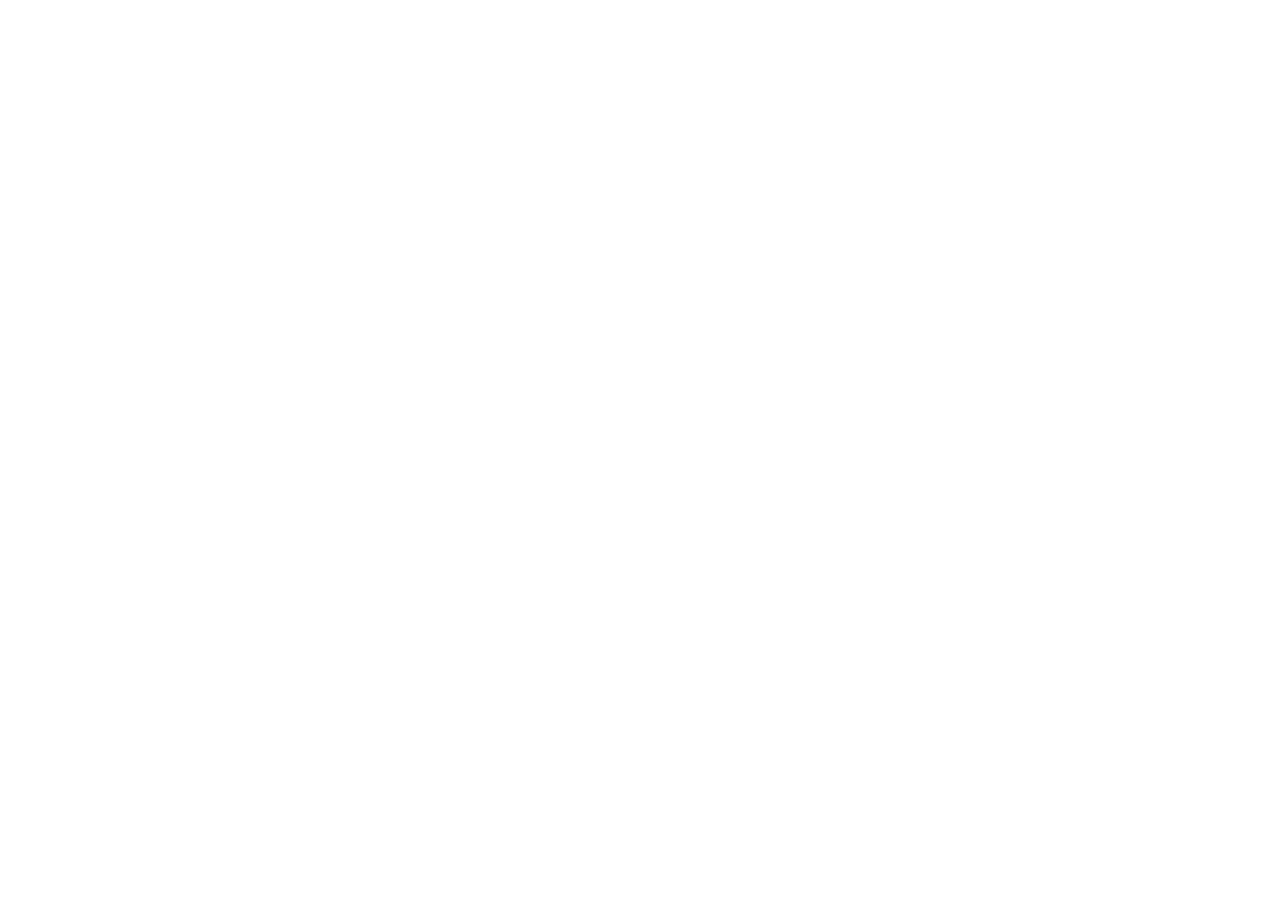
==== calculator/index.html @ 70741952 "init: start project" ====
<!DOCTYPE html>
<html lang="en">

<head>
  <meta charset="UTF-8">
  <meta name="viewport" content="width=device-width, initial-scale=1.0">
  <meta http-equiv="X-UA-Compatible" content="ie=edge">
  <title>Calculator</title>
  <link href="styles.css" rel="stylesheet">
  <script src="script.js" defer></script>
</head>

<body>

</body>

</html>
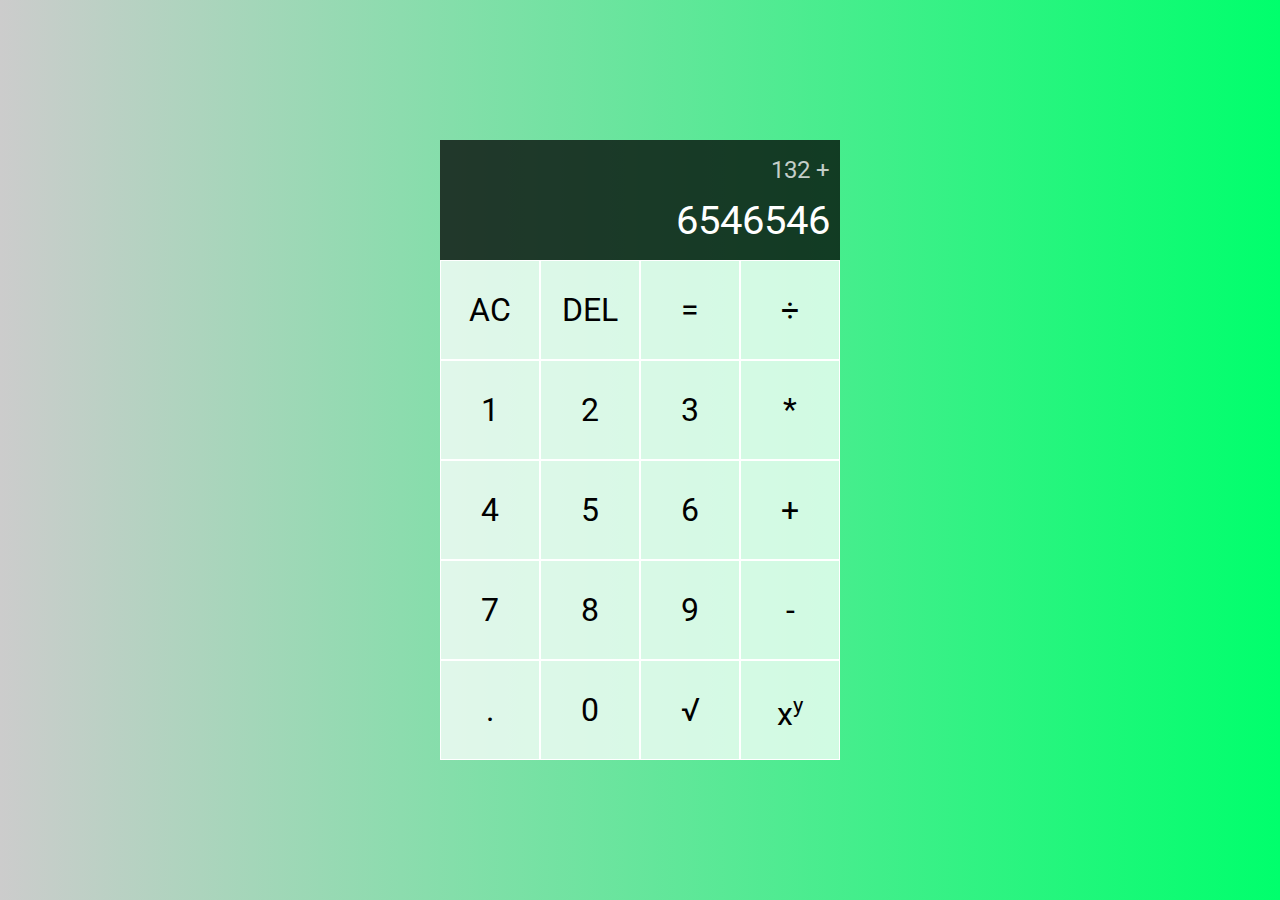
==== commit 370caf8a: "fead: add html and css code" ====
--- a/calculator/index.html
+++ b/calculator/index.html
@@ -11,7 +11,32 @@
 </head>
 
 <body>
-
+  <div class="calculator-grid">
+    <div class="output">
+      <div data-previous-operand class="previous-operand">132 +</div>
+      <div data-current-operand class="current-operand">6546546</div>
+    </div>
+    <button data-all-clear>AC</button>
+    <button data-delete>DEL</button>
+    <button data-equals>=</button>
+    <button data-operation>÷</button>
+    <button data-number>1</button>
+    <button data-number>2</button>
+    <button data-number>3</button>
+    <button data-operation>*</button>
+    <button data-number>4</button>
+    <button data-number>5</button>
+    <button data-number>6</button>
+    <button data-operation>+</button>
+    <button data-number>7</button>
+    <button data-number>8</button>
+    <button data-number>9</button>
+    <button data-operation>-</button>
+    <button data-number>.</button>
+    <button data-number>0</button>
+    <button data-operation>&#8730;</button>
+    <button data-operation>x<sup><small>y</small></sup></button>
+  </div>
 </body>
 
 </html>
--- a/calculator/styles.css
+++ b/calculator/styles.css
@@ -0,0 +1,56 @@
+@import url('https://fonts.googleapis.com/css2?family=Roboto:wght@300;400;500;700&display=swap');
+
+*, *::before, *::after {
+  box-sizing: border-box;
+  font-family: 'Roboto', sans-serif;
+  font-weight: 400;
+}
+
+body {
+  padding: 0;
+  margin: 0;
+  background: linear-gradient(to right, #CCCCCC, #00FF6C);
+}
+
+.calculator-grid {
+  display: grid;
+  justify-content: center;
+  align-content: center;
+  min-height: 100vh;
+  grid-template-columns: repeat(4, 100px);
+  grid-template-rows: minmax(120px, auto) repeat(5, 100px);
+}
+
+.calculator-grid > button {
+  cursor: pointer;
+  font-size: 2rem;
+  border: 1px solid #fff;
+  outline: none;
+  background-color: rgba(255, 255, 255, .75);
+}
+
+.calculator-grid > button:hover {
+  background-color: rgba(255, 255, 255, .9);
+}
+
+.output {
+  grid-column: 1 / -1;
+  background-color: rgba(0, 0, 0, .75);
+  display: flex;
+  flex-direction: column;
+  justify-content: space-around;
+  align-items: flex-end;
+  padding: 10px;
+  word-wrap: break-word;
+  word-break: break-all;
+}
+
+.output .previous-operand {
+  color: rgba(255, 255, 255, .75);
+  font-size: 1.5rem;
+}
+
+.output .current-operand {
+  color: #fff;
+  font-size: 2.5rem;
+}
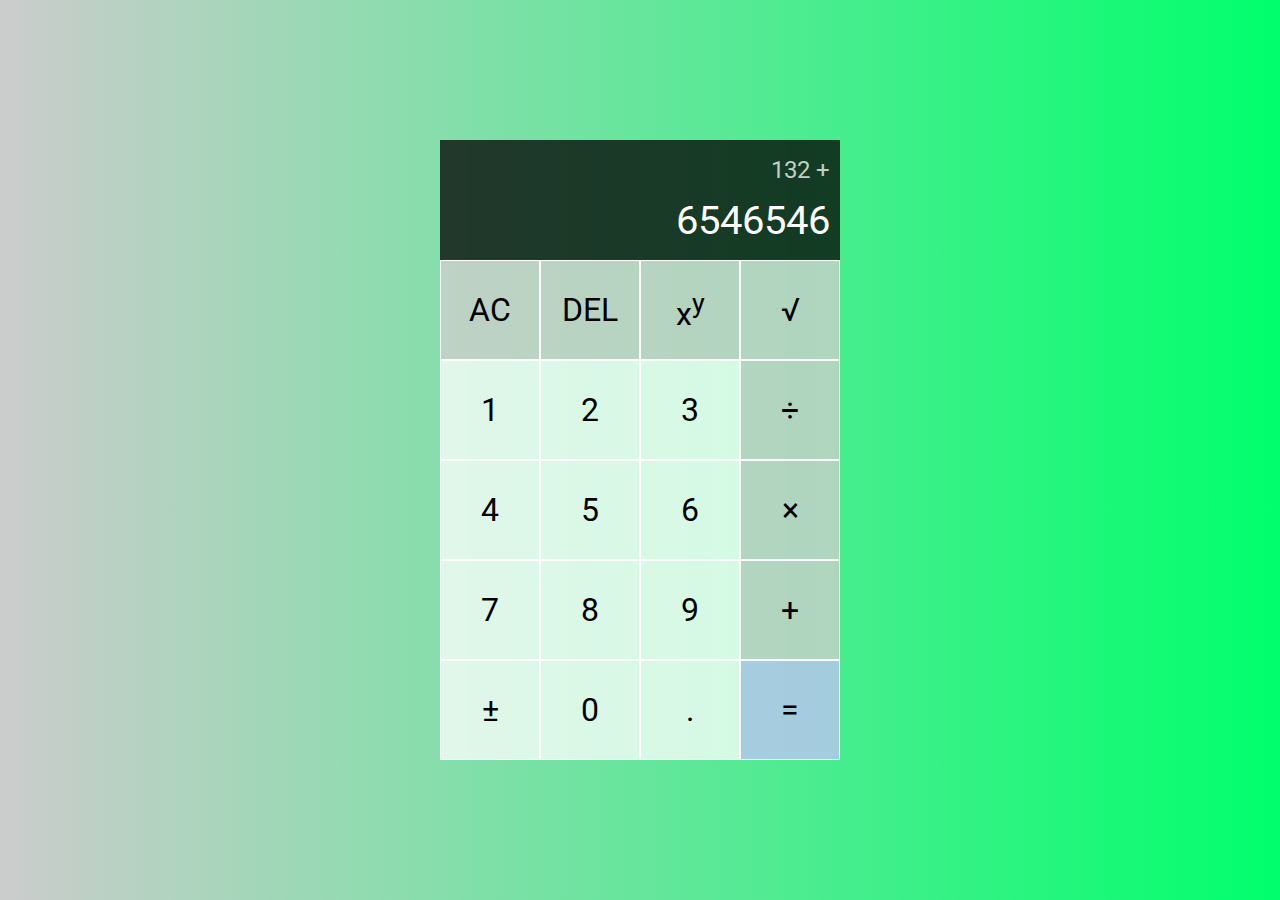
==== commit 5b49d3f9: "refactor: html and css" ====
--- a/calculator/index.html
+++ b/calculator/index.html
@@ -16,26 +16,32 @@
       <div data-previous-operand class="previous-operand">132 +</div>
       <div data-current-operand class="current-operand">6546546</div>
     </div>
-    <button data-all-clear>AC</button>
-    <button data-delete>DEL</button>
-    <button data-equals>=</button>
-    <button data-operation>÷</button>
+
+    <button data-all-clear class="grey">AC</button>
+    <button data-delete class="grey">DEL</button>
+    <button data-operation class="grey">x<sup>y</sup></button>
+    <button data-operation class="grey">&radic;</button>
+
     <button data-number>1</button>
     <button data-number>2</button>
     <button data-number>3</button>
-    <button data-operation>*</button>
+    <button data-operation class="grey">&divide;</button>
+
     <button data-number>4</button>
     <button data-number>5</button>
     <button data-number>6</button>
-    <button data-operation>+</button>
+    <button data-operation class="grey">&#215;</button>
+
+
     <button data-number>7</button>
     <button data-number>8</button>
     <button data-number>9</button>
-    <button data-operation>-</button>
+    <button data-operation class="grey">+</button>
+
+    <button data-number>&plusmn;</button>
+    <button data-number>0</button>
     <button data-number>.</button>
-    <button data-number>0</button>
-    <button data-operation>&#8730;</button>
-    <button data-operation>x<sup><small>y</small></sup></button>
+    <button data-equals class="blue">=</button>
   </div>
 </body>
 
--- a/calculator/styles.css
+++ b/calculator/styles.css
@@ -33,6 +33,26 @@
   background-color: rgba(255, 255, 255, .9);
 }
 
+.calculator-grid > button.grey {
+  background-color: rgba(209, 205, 205, 0.75);
+}
+
+.calculator-grid > button.grey:hover {
+  background-color: rgba(255, 255, 255, .9);
+}
+
+.calculator-grid > button.blue {
+  background-color: rgba(194, 193, 248, 0.75);
+}
+
+.calculator-grid > button.blue:hover {
+  background-color: rgba(255, 255, 255, .9);
+}
+
+.span-two {
+  grid-column: span 2;
+}
+
 .output {
   grid-column: 1 / -1;
   background-color: rgba(0, 0, 0, .75);
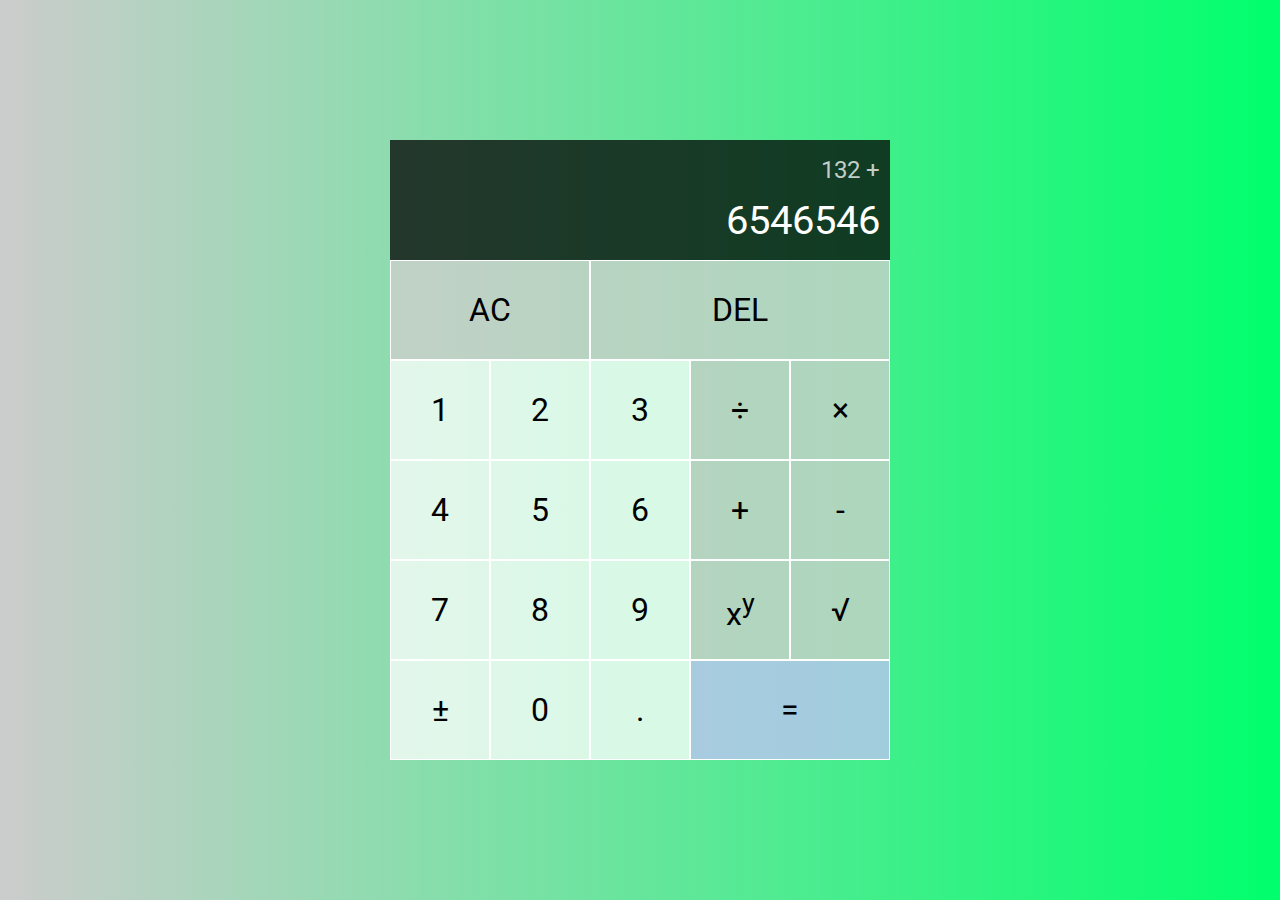
==== commit 8a635575: "refactor: html and css" ====
--- a/calculator/index.html
+++ b/calculator/index.html
@@ -17,31 +17,31 @@
       <div data-current-operand class="current-operand">6546546</div>
     </div>
 
-    <button data-all-clear class="grey">AC</button>
-    <button data-delete class="grey">DEL</button>
-    <button data-operation class="grey">x<sup>y</sup></button>
-    <button data-operation class="grey">&radic;</button>
+    <button data-all-clear class="grey span-two">AC</button>
+    <button data-delete class="grey span-three">DEL</button>
 
-    <button data-number>1</button>
-    <button data-number>2</button>
-    <button data-number>3</button>
-    <button data-operation class="grey">&divide;</button>
+    <button data-number data-value="1">1</button>
+    <button data-number data-value="2">2</button>
+    <button data-number data-value="3">3</button>
+    <button data-operation data-value="delete" class="grey">&divide;</button>
+    <button data-operation data-value="multiply" class="grey">&#215;</button>
 
-    <button data-number>4</button>
-    <button data-number>5</button>
-    <button data-number>6</button>
-    <button data-operation class="grey">&#215;</button>
+    <button data-number data-value="4">4</button>
+    <button data-number data-value="5">5</button>
+    <button data-number data-value="6">6</button>
+    <button data-operation data-value="plus" class="grey">+</button>
+    <button data-operation data-value="minus" class="grey">-</button>
 
+    <button data-number data-value="7">7</button>
+    <button data-number data-value="8">8</button>
+    <button data-number data-value="9">9</button>
+    <button data-operation data-value="pow" class="grey">x<sup>y</sup></button>
+    <button data-operation data-value="sqrt" class="grey">&radic;</button>
 
-    <button data-number>7</button>
-    <button data-number>8</button>
-    <button data-number>9</button>
-    <button data-operation class="grey">+</button>
-
-    <button data-number>&plusmn;</button>
-    <button data-number>0</button>
-    <button data-number>.</button>
-    <button data-equals class="blue">=</button>
+    <button data-number data-value="plus-minus">&plusmn;</button>
+    <button data-number data-value="0">0</button>
+    <button data-number data-value=".">.</button>
+    <button data-equals class="blue span-two">=</button>
   </div>
 </body>
 
--- a/calculator/styles.css
+++ b/calculator/styles.css
@@ -17,7 +17,7 @@
   justify-content: center;
   align-content: center;
   min-height: 100vh;
-  grid-template-columns: repeat(4, 100px);
+  grid-template-columns: repeat(5, 100px);
   grid-template-rows: minmax(120px, auto) repeat(5, 100px);
 }
 
@@ -53,6 +53,10 @@
   grid-column: span 2;
 }
 
+.span-three {
+  grid-column: span 3;
+}
+
 .output {
   grid-column: 1 / -1;
   background-color: rgba(0, 0, 0, .75);
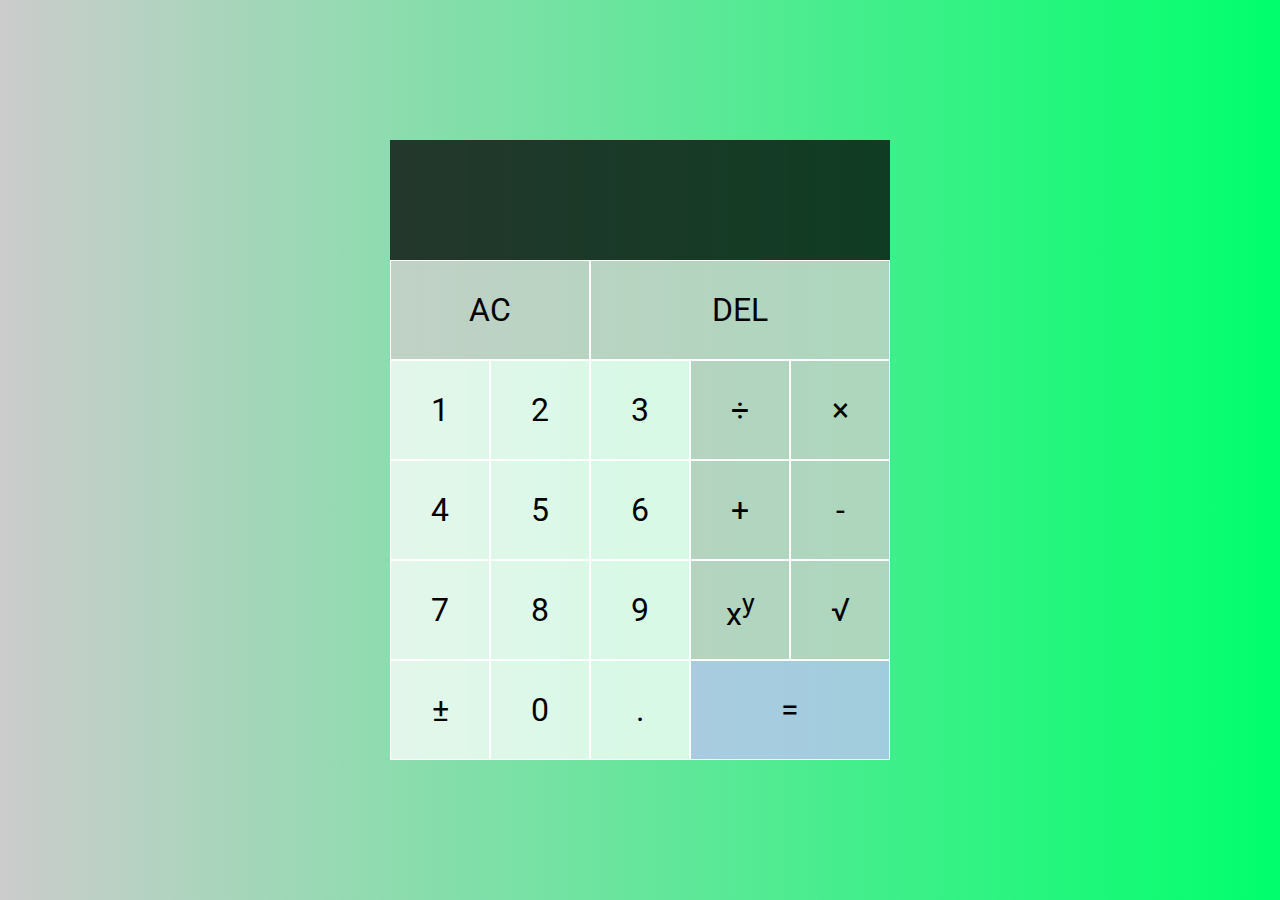
==== commit cde5a767: "refactor: html and css" ====
--- a/calculator/index.html
+++ b/calculator/index.html
@@ -13,8 +13,8 @@
 <body>
   <div class="calculator-grid">
     <div class="output">
-      <div data-previous-operand class="previous-operand">132 +</div>
-      <div data-current-operand class="current-operand">6546546</div>
+      <div data-previous-operand class="previous-operand"></div>
+      <div data-current-operand class="current-operand"></div>
     </div>
 
     <button data-all-clear class="grey span-two">AC</button>
@@ -23,22 +23,22 @@
     <button data-number data-value="1">1</button>
     <button data-number data-value="2">2</button>
     <button data-number data-value="3">3</button>
-    <button data-operation data-value="delete" class="grey">&divide;</button>
-    <button data-operation data-value="multiply" class="grey">&#215;</button>
+    <button data-operation data-value="÷" class="grey">÷</button>
+    <button data-operation data-value="*" class="grey">&#215;</button>
 
     <button data-number data-value="4">4</button>
     <button data-number data-value="5">5</button>
     <button data-number data-value="6">6</button>
-    <button data-operation data-value="plus" class="grey">+</button>
-    <button data-operation data-value="minus" class="grey">-</button>
+    <button data-operation data-value="+" class="grey">+</button>
+    <button data-operation data-value="-" class="grey">-</button>
 
     <button data-number data-value="7">7</button>
     <button data-number data-value="8">8</button>
     <button data-number data-value="9">9</button>
-    <button data-operation data-value="pow" class="grey">x<sup>y</sup></button>
-    <button data-operation data-value="sqrt" class="grey">&radic;</button>
+    <button data-operation data-value="^" class="grey">x<sup>y</sup></button>
+    <button data-operation data-value="√" class="grey">√</button>
 
-    <button data-number data-value="plus-minus">&plusmn;</button>
+    <button data-sign>&plusmn;</button>
     <button data-number data-value="0">0</button>
     <button data-number data-value=".">.</button>
     <button data-equals class="blue span-two">=</button>
--- a/calculator/styles.css
+++ b/calculator/styles.css
@@ -72,9 +72,11 @@
 .output .previous-operand {
   color: rgba(255, 255, 255, .75);
   font-size: 1.5rem;
+  height: 20px;
 }
 
 .output .current-operand {
   color: #fff;
   font-size: 2.5rem;
+  height: 40px;
 }
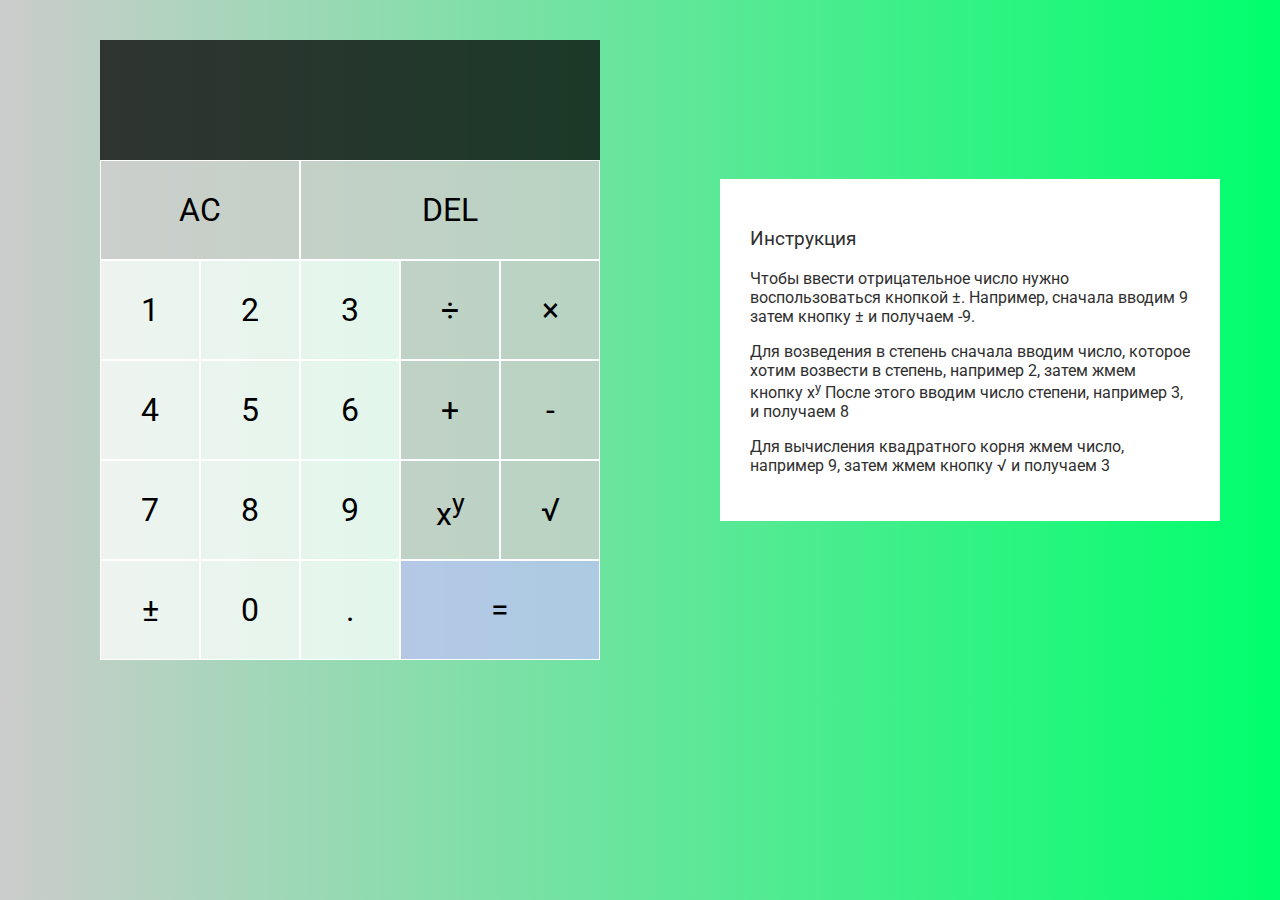
==== commit e93b5399: "feat: add instruction how use calculator" ====
--- a/calculator/index.html
+++ b/calculator/index.html
@@ -11,38 +11,51 @@
 </head>
 
 <body>
-  <div class="calculator-grid">
-    <div class="output">
-      <div data-previous-operand class="previous-operand"></div>
-      <div data-current-operand class="current-operand"></div>
+  <div class="wrapper">
+    <div class="calculator">
+      <div class="calculator-grid">
+        <div class="output">
+          <div data-previous-operand class="previous-operand"></div>
+          <div data-current-operand class="current-operand"></div>
+        </div>
+
+        <button data-all-clear class="grey span-two">AC</button>
+        <button data-delete class="grey span-three">DEL</button>
+
+        <button data-number data-value="1">1</button>
+        <button data-number data-value="2">2</button>
+        <button data-number data-value="3">3</button>
+        <button data-operation data-value="÷" class="grey">÷</button>
+        <button data-operation data-value="*" class="grey">&#215;</button>
+
+        <button data-number data-value="4">4</button>
+        <button data-number data-value="5">5</button>
+        <button data-number data-value="6">6</button>
+        <button data-operation data-value="+" class="grey">+</button>
+        <button data-operation data-value="-" class="grey">-</button>
+
+        <button data-number data-value="7">7</button>
+        <button data-number data-value="8">8</button>
+        <button data-number data-value="9">9</button>
+        <button data-operation data-value="^" class="grey">x<sup>y</sup></button>
+        <button data-operation data-value="√" class="grey">√</button>
+
+        <button data-sign>&plusmn;</button>
+        <button data-number data-value="0">0</button>
+        <button data-number data-value=".">.</button>
+        <button data-equals class="blue span-two">=</button>
+      </div>
     </div>
+    <div class="hint">
+      <h3>Инструкция</h3>
+      <p>Чтобы ввести отрицательное число нужно воспользоваться кнопкой &plusmn;. Например, сначала вводим 9 затем
+        кнопку &plusmn; и получаем -9.</p>
+      <p>Для возведения в степень сначала вводим число, которое хотим возвести в степень, например 2, затем жмем кнопку
+        x<sup>y</sup> После этого вводим число степени, например 3, и получаем 8</p>
+      <p>Для вычисления квадратного корня жмем число, например 9, затем жмем кнопку √ и получаем 3</p>
+    </div>
+  </div>
 
-    <button data-all-clear class="grey span-two">AC</button>
-    <button data-delete class="grey span-three">DEL</button>
-
-    <button data-number data-value="1">1</button>
-    <button data-number data-value="2">2</button>
-    <button data-number data-value="3">3</button>
-    <button data-operation data-value="÷" class="grey">÷</button>
-    <button data-operation data-value="*" class="grey">&#215;</button>
-
-    <button data-number data-value="4">4</button>
-    <button data-number data-value="5">5</button>
-    <button data-number data-value="6">6</button>
-    <button data-operation data-value="+" class="grey">+</button>
-    <button data-operation data-value="-" class="grey">-</button>
-
-    <button data-number data-value="7">7</button>
-    <button data-number data-value="8">8</button>
-    <button data-number data-value="9">9</button>
-    <button data-operation data-value="^" class="grey">x<sup>y</sup></button>
-    <button data-operation data-value="√" class="grey">√</button>
-
-    <button data-sign>&plusmn;</button>
-    <button data-number data-value="0">0</button>
-    <button data-number data-value=".">.</button>
-    <button data-equals class="blue span-two">=</button>
-  </div>
 </body>
 
 </html>
--- a/calculator/styles.css
+++ b/calculator/styles.css
@@ -12,11 +12,35 @@
   background: linear-gradient(to right, #CCCCCC, #00FF6C);
 }
 
+.wrapper {
+  max-width: 1280px;
+  margin: 0 auto;
+  display: flex;
+  flex-flow: row wrap;
+  justify-content: space-between;
+  align-items: center;
+  width: 100%;
+  padding: 40px 60px;
+}
+
+.calculator {
+  width: 50%;
+  min-width: 500px;
+  margin-right: 20px;
+}
+
+.hint {
+  width: 50%;
+  max-width: 500px;
+  padding: 30px;
+  background-color: #fff;
+  color: #2F2F2F;
+}
+
 .calculator-grid {
   display: grid;
   justify-content: center;
   align-content: center;
-  min-height: 100vh;
   grid-template-columns: repeat(5, 100px);
   grid-template-rows: minmax(120px, auto) repeat(5, 100px);
 }
@@ -72,11 +96,11 @@
 .output .previous-operand {
   color: rgba(255, 255, 255, .75);
   font-size: 1.5rem;
-  height: 20px;
+  min-height: 20px;
 }
 
 .output .current-operand {
   color: #fff;
   font-size: 2.5rem;
-  height: 40px;
+  min-height: 40px;
 }
